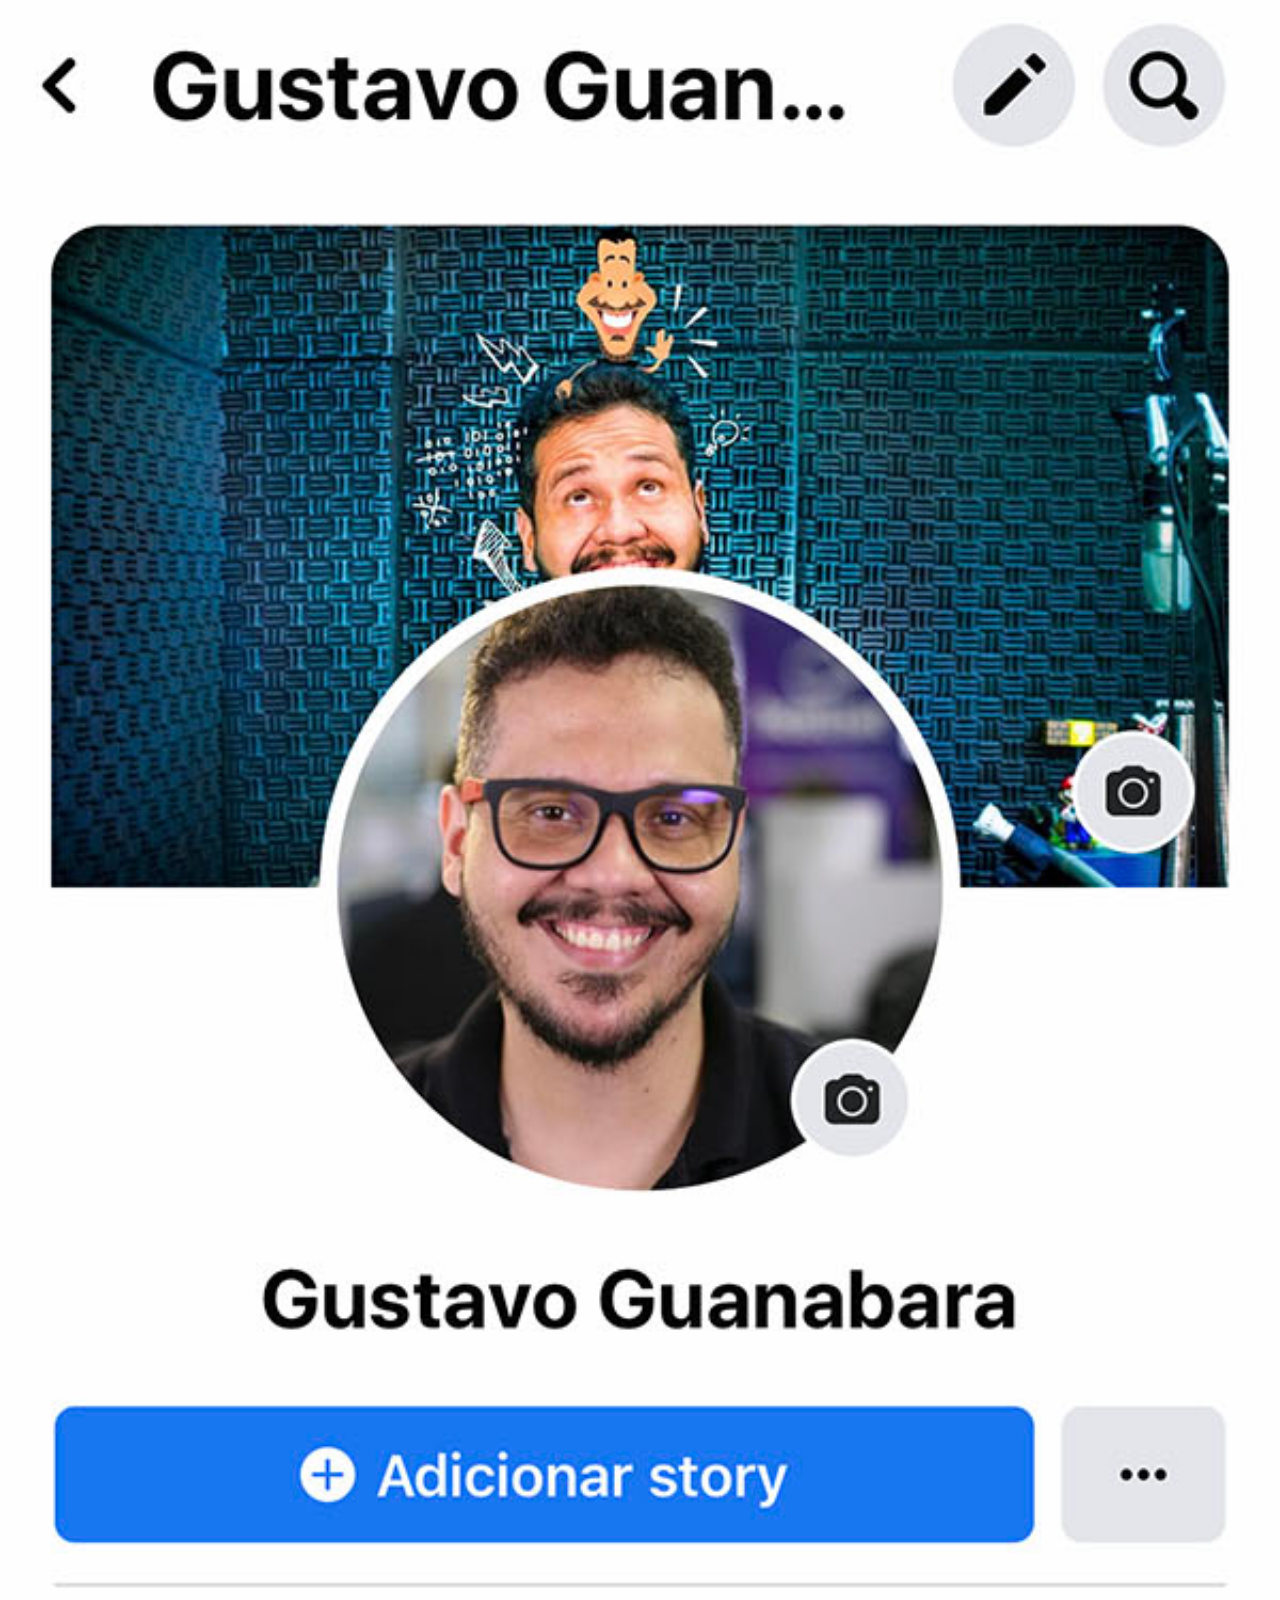
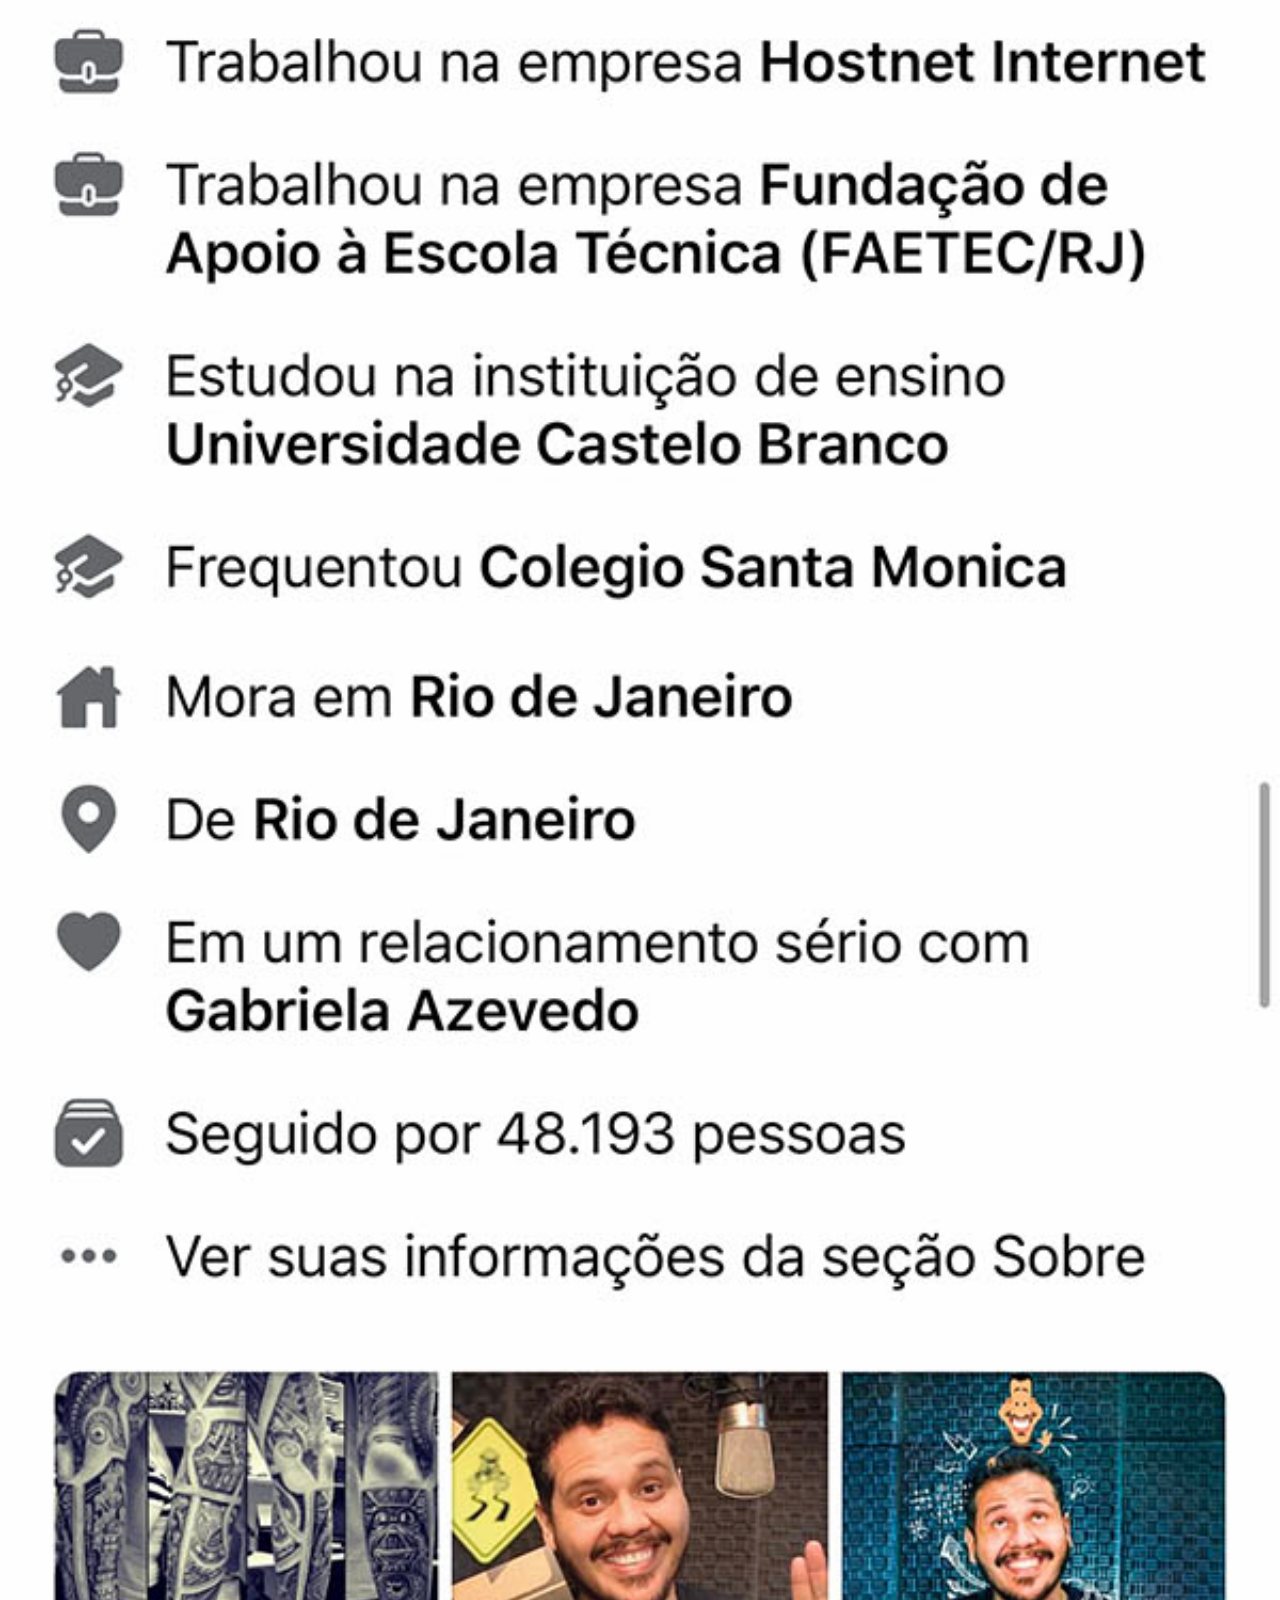
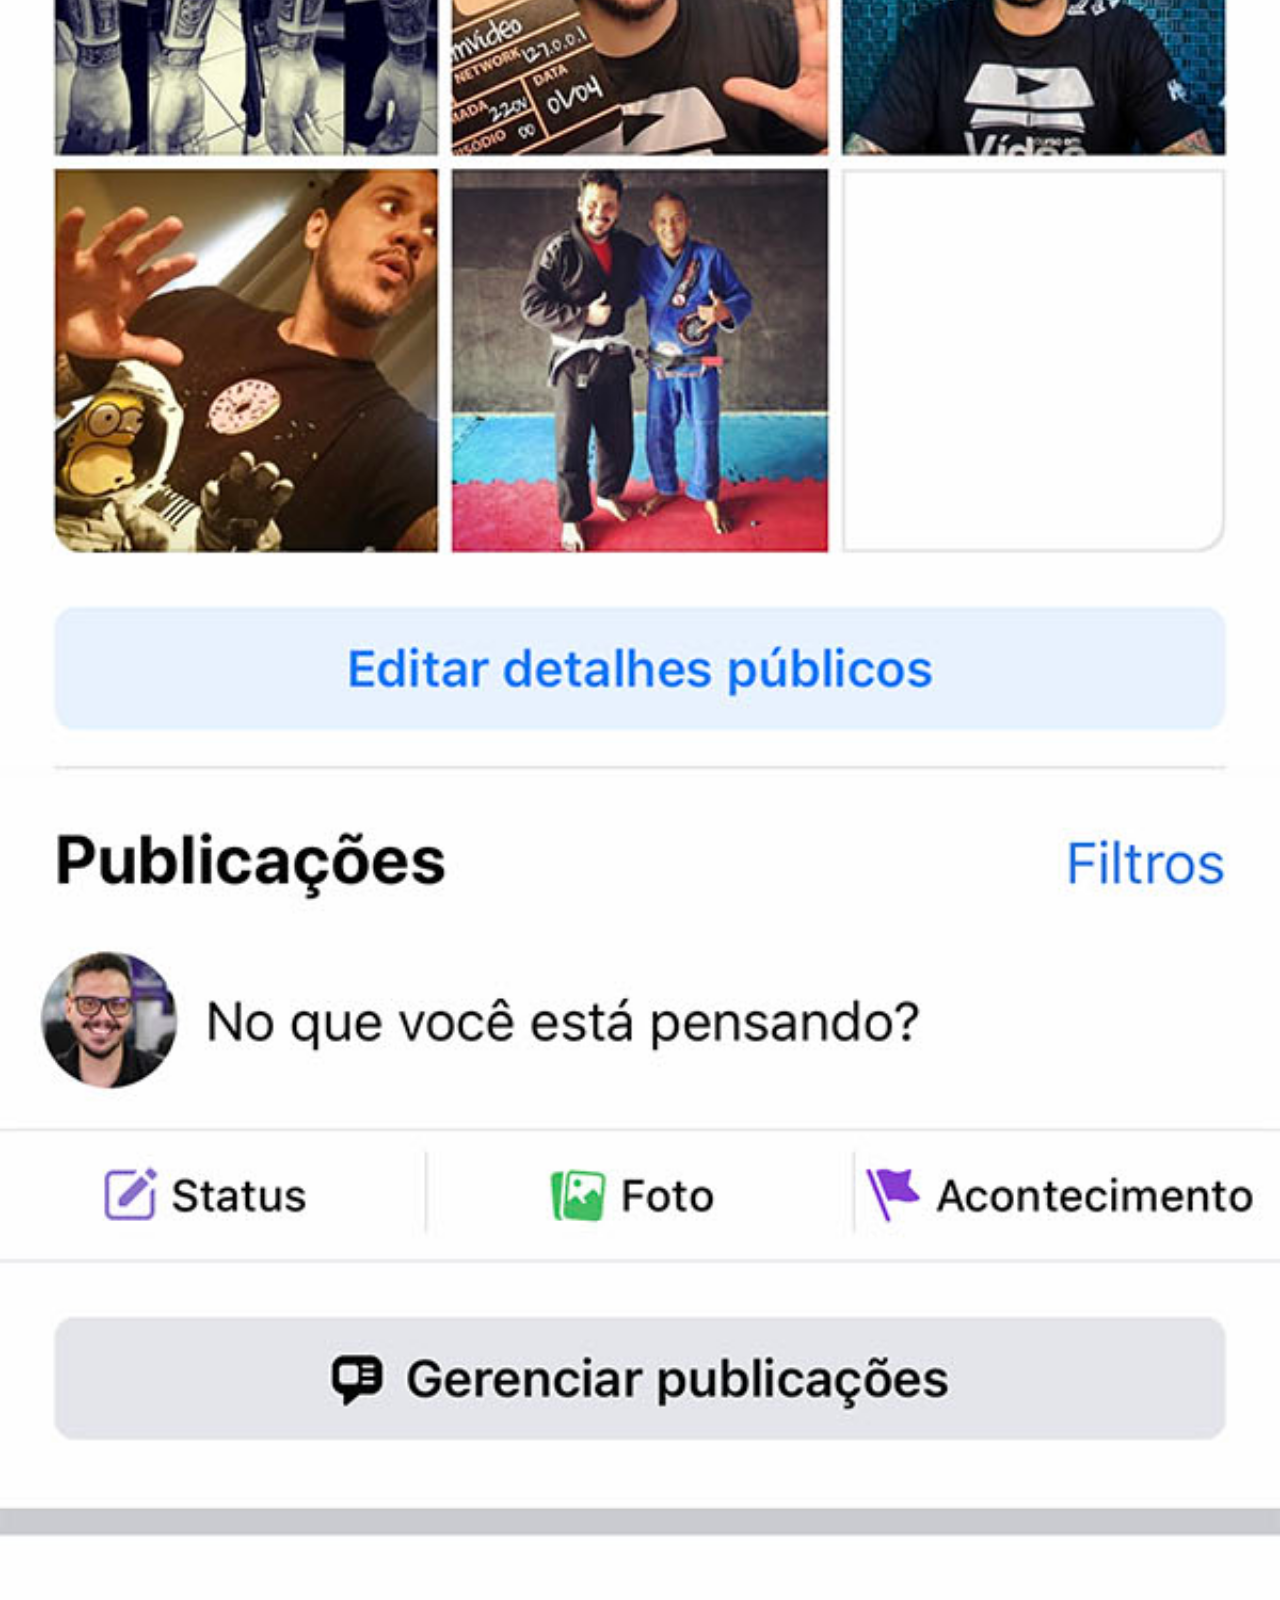
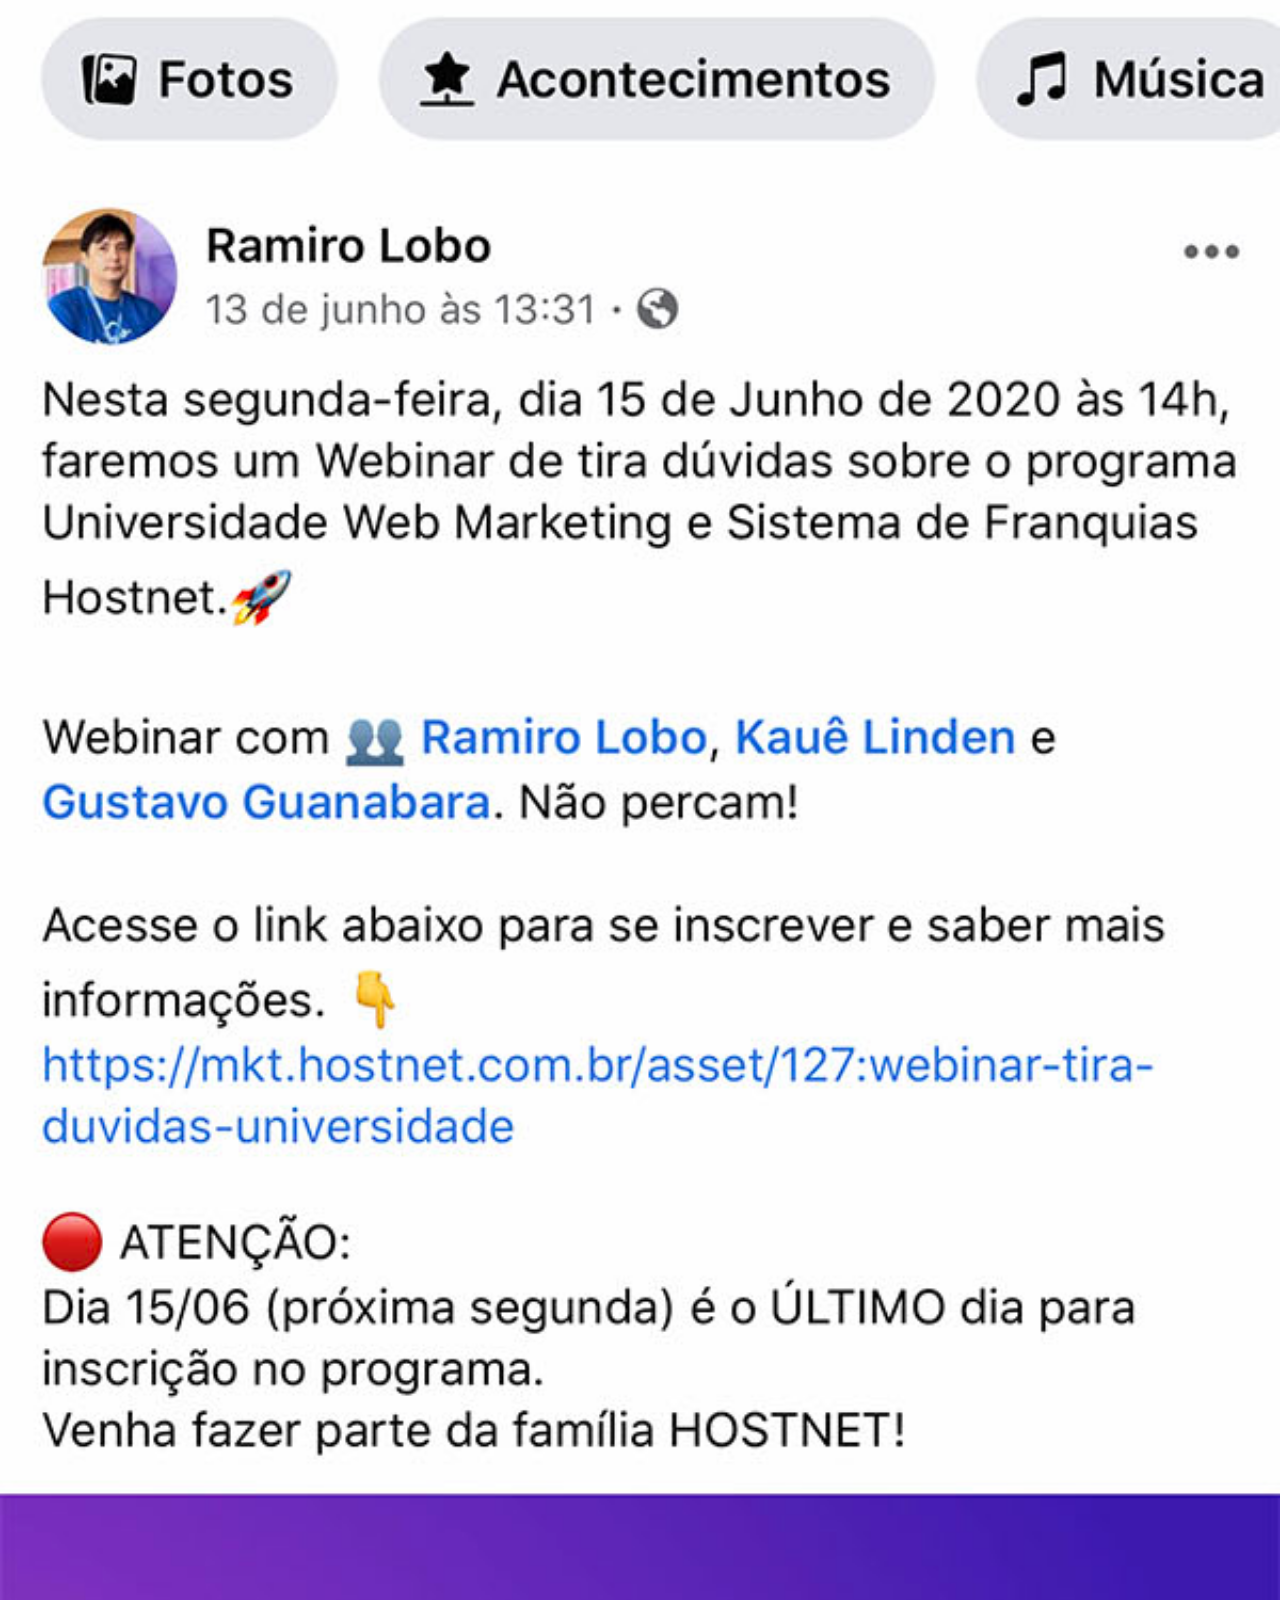
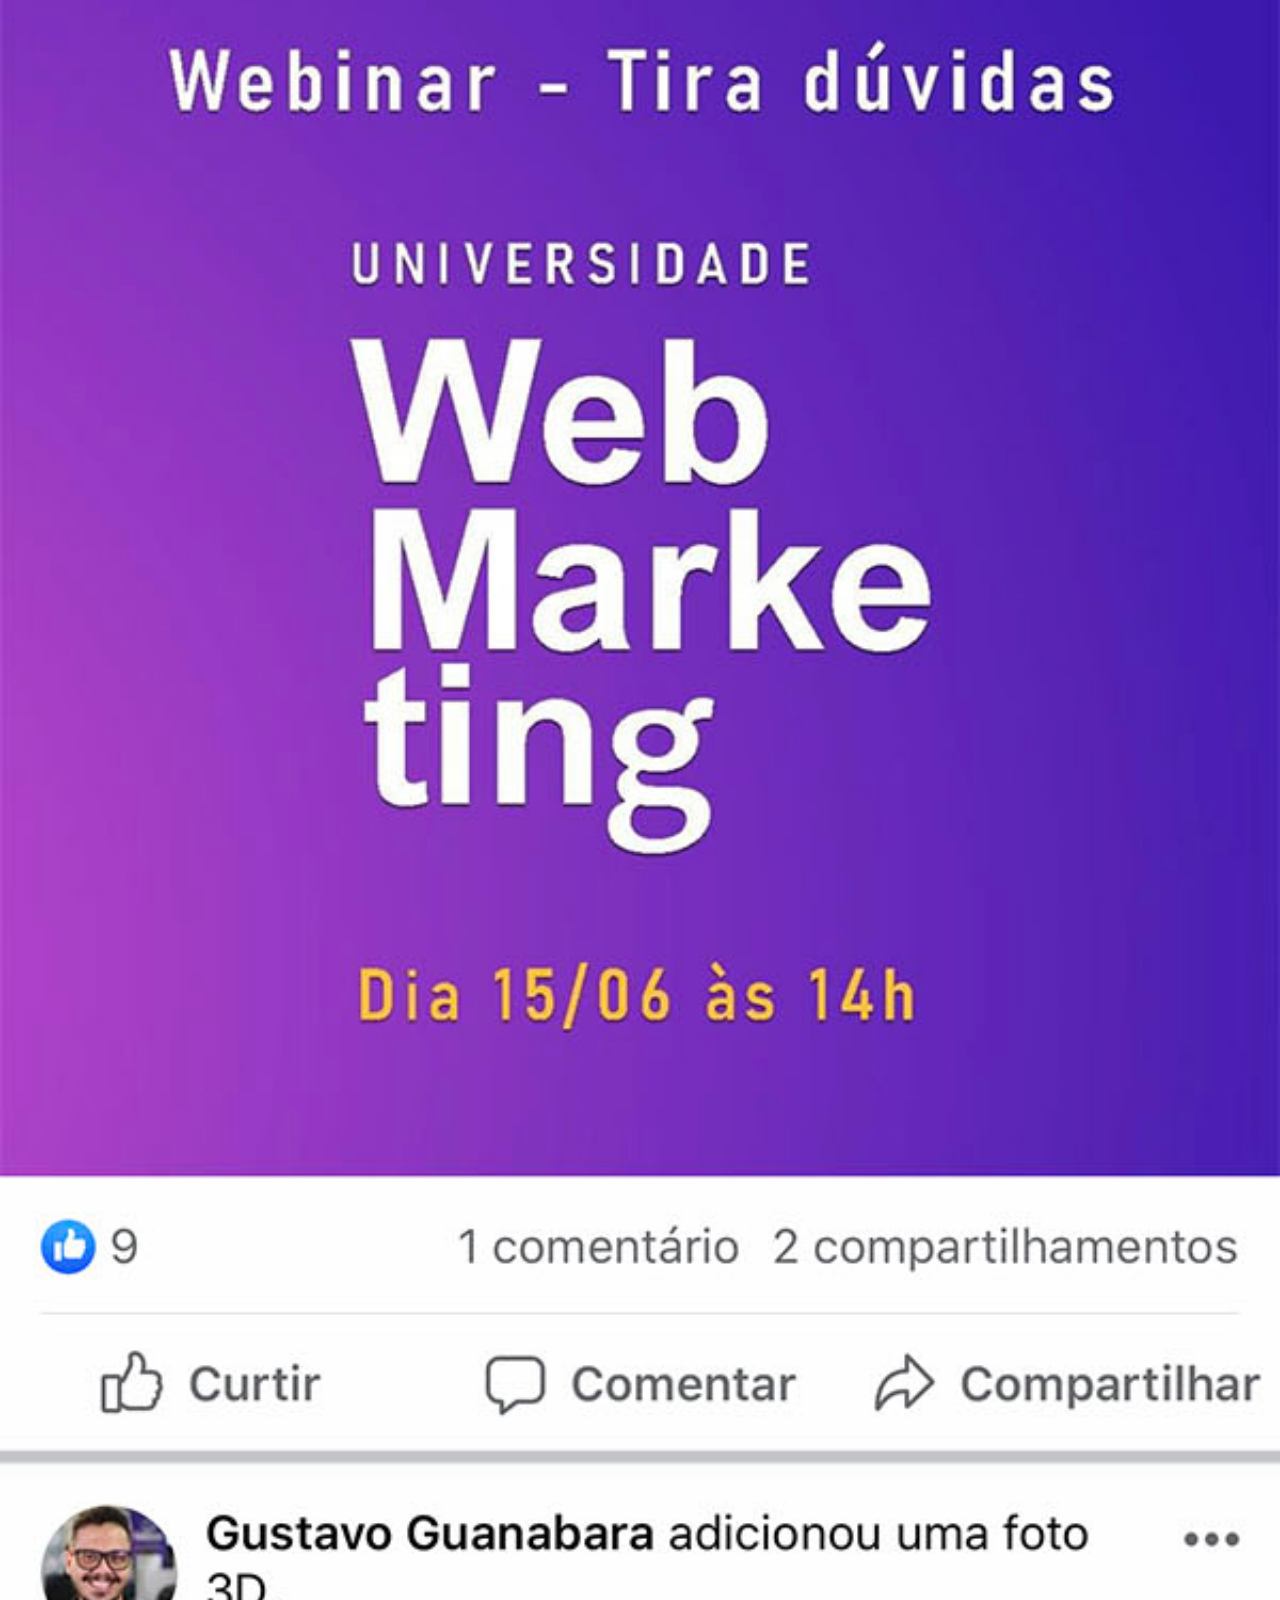
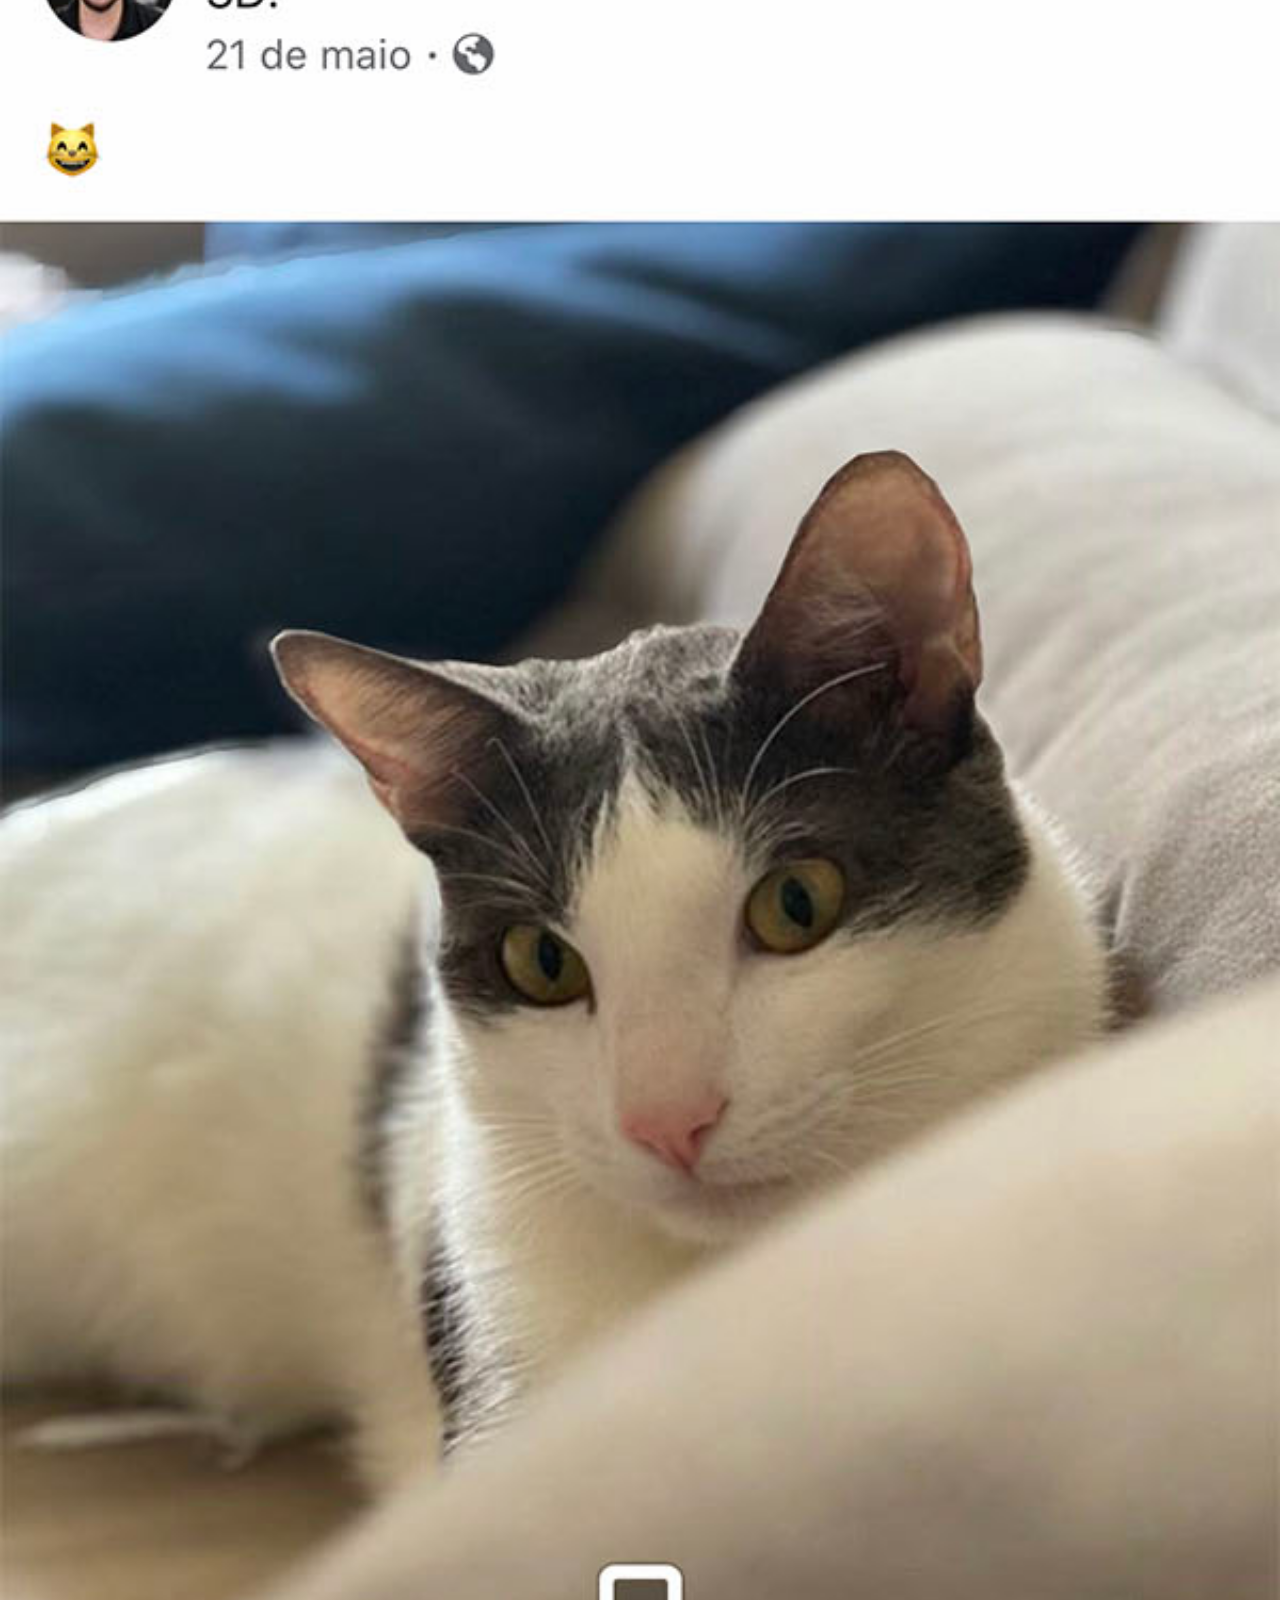
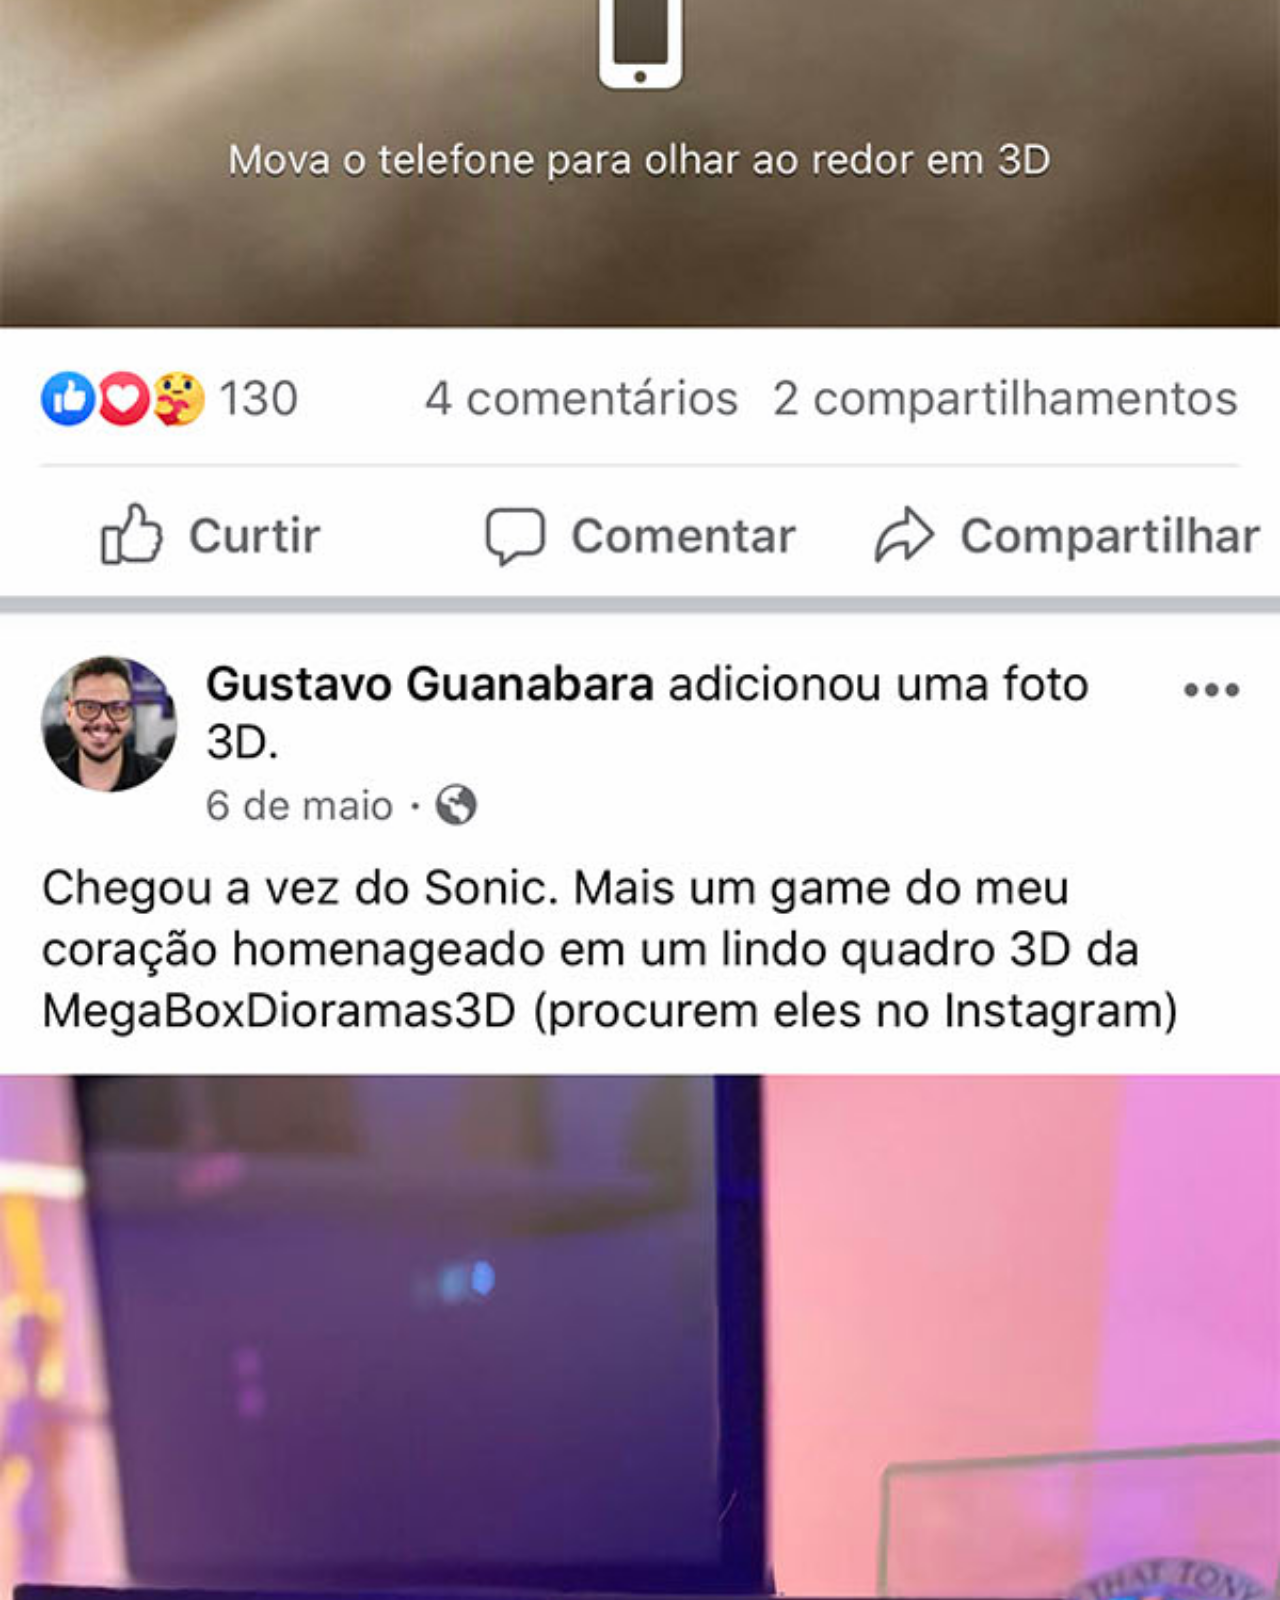
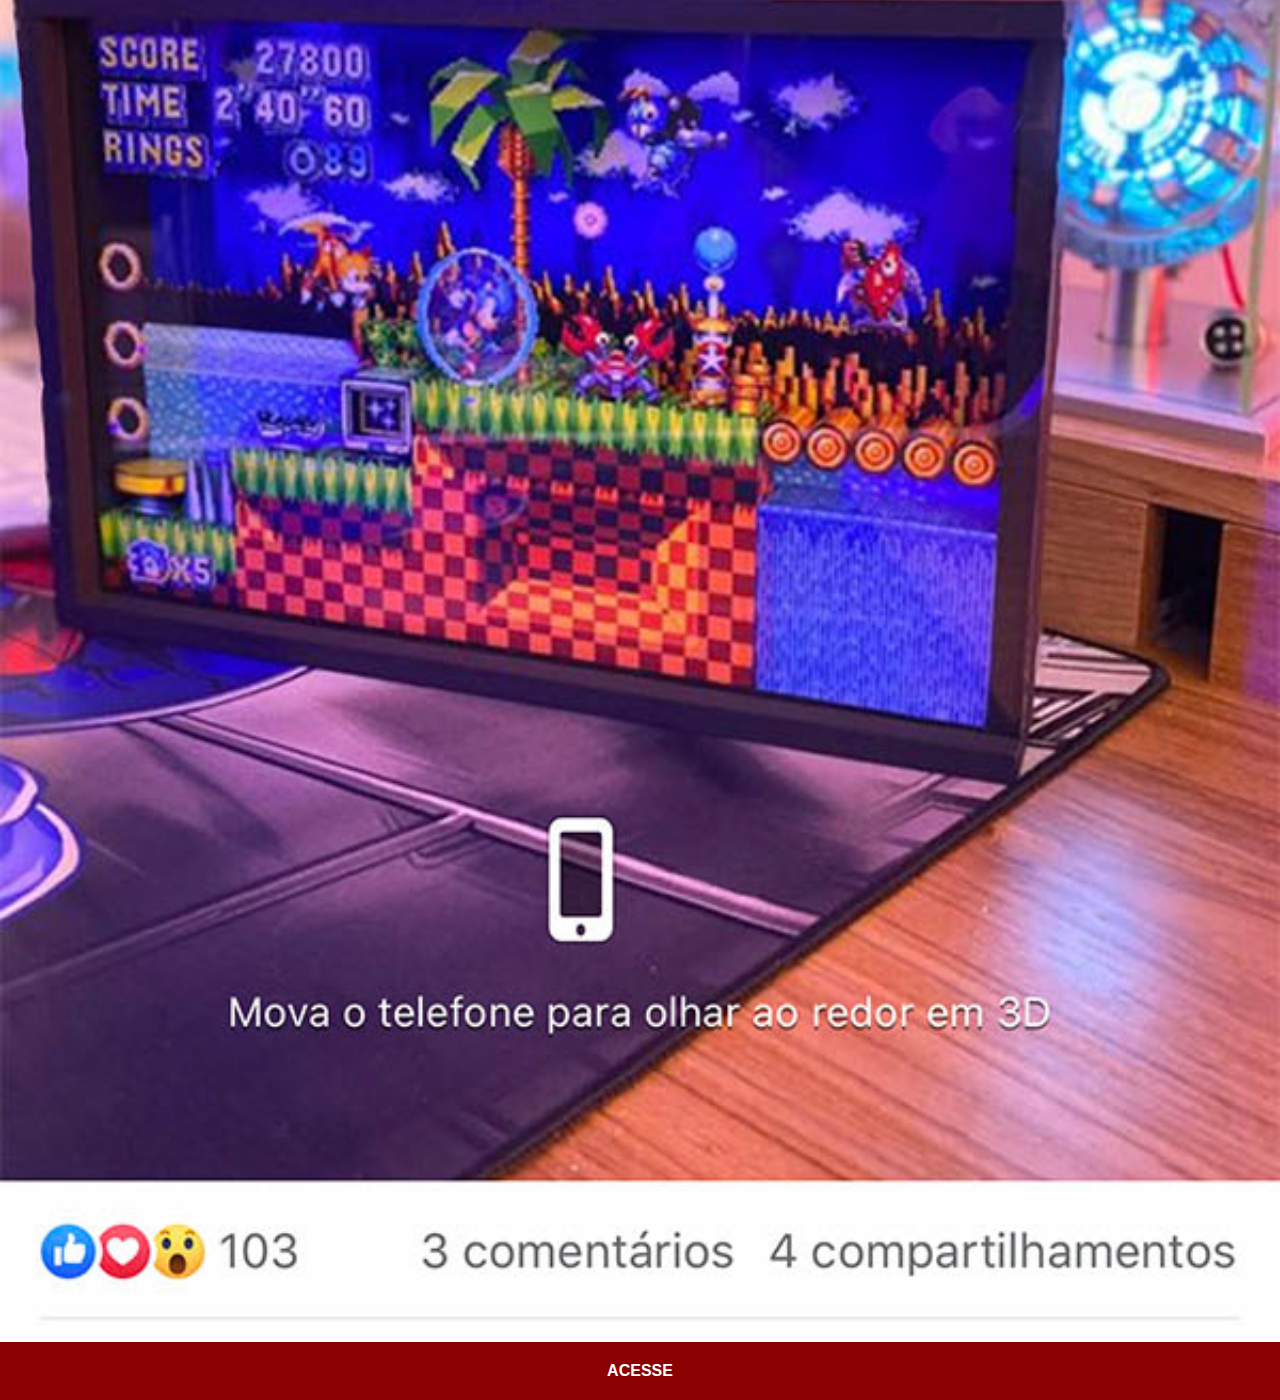
==== facebook.html @ d63a1611 "Finalização 1" ====
<!DOCTYPE html>
<html lang="pt-BR">
<head>
    <meta charset="UTF-8">
    <meta http-equiv="X-UA-Compatible" content="IE=edge">
    <meta name="viewport" content="width=device-width, initial-scale=1.0">
    <title>Facebook</title>
    <link rel="stylesheet" href="estilos/social.css">
</head>
<body>
    <img src="imagens/tela-facebook.jpg" alt="Facebook">
    <a href="https://facebook.com/gustavoguanabara" target="_blank">ACESSE</a>
</body>
</html>
---- estilos/social.css ----
@charset "UTF-8";

* {
    margin: 0px;
    padding: 0px;
    font-family: Arial, Helvetica, sans-serif;
}

::-webkit-scrollbar {
    width: 0px;
    height: 0px;
}

img {
    width: 100vw;
}

a {
    display: block;
    background-color: darkred;
    padding: 20px;
    color: white;
    text-align: center;
    font-weight: bolder;
    text-decoration: none;
}

a:hover {
    background-color: red;
}
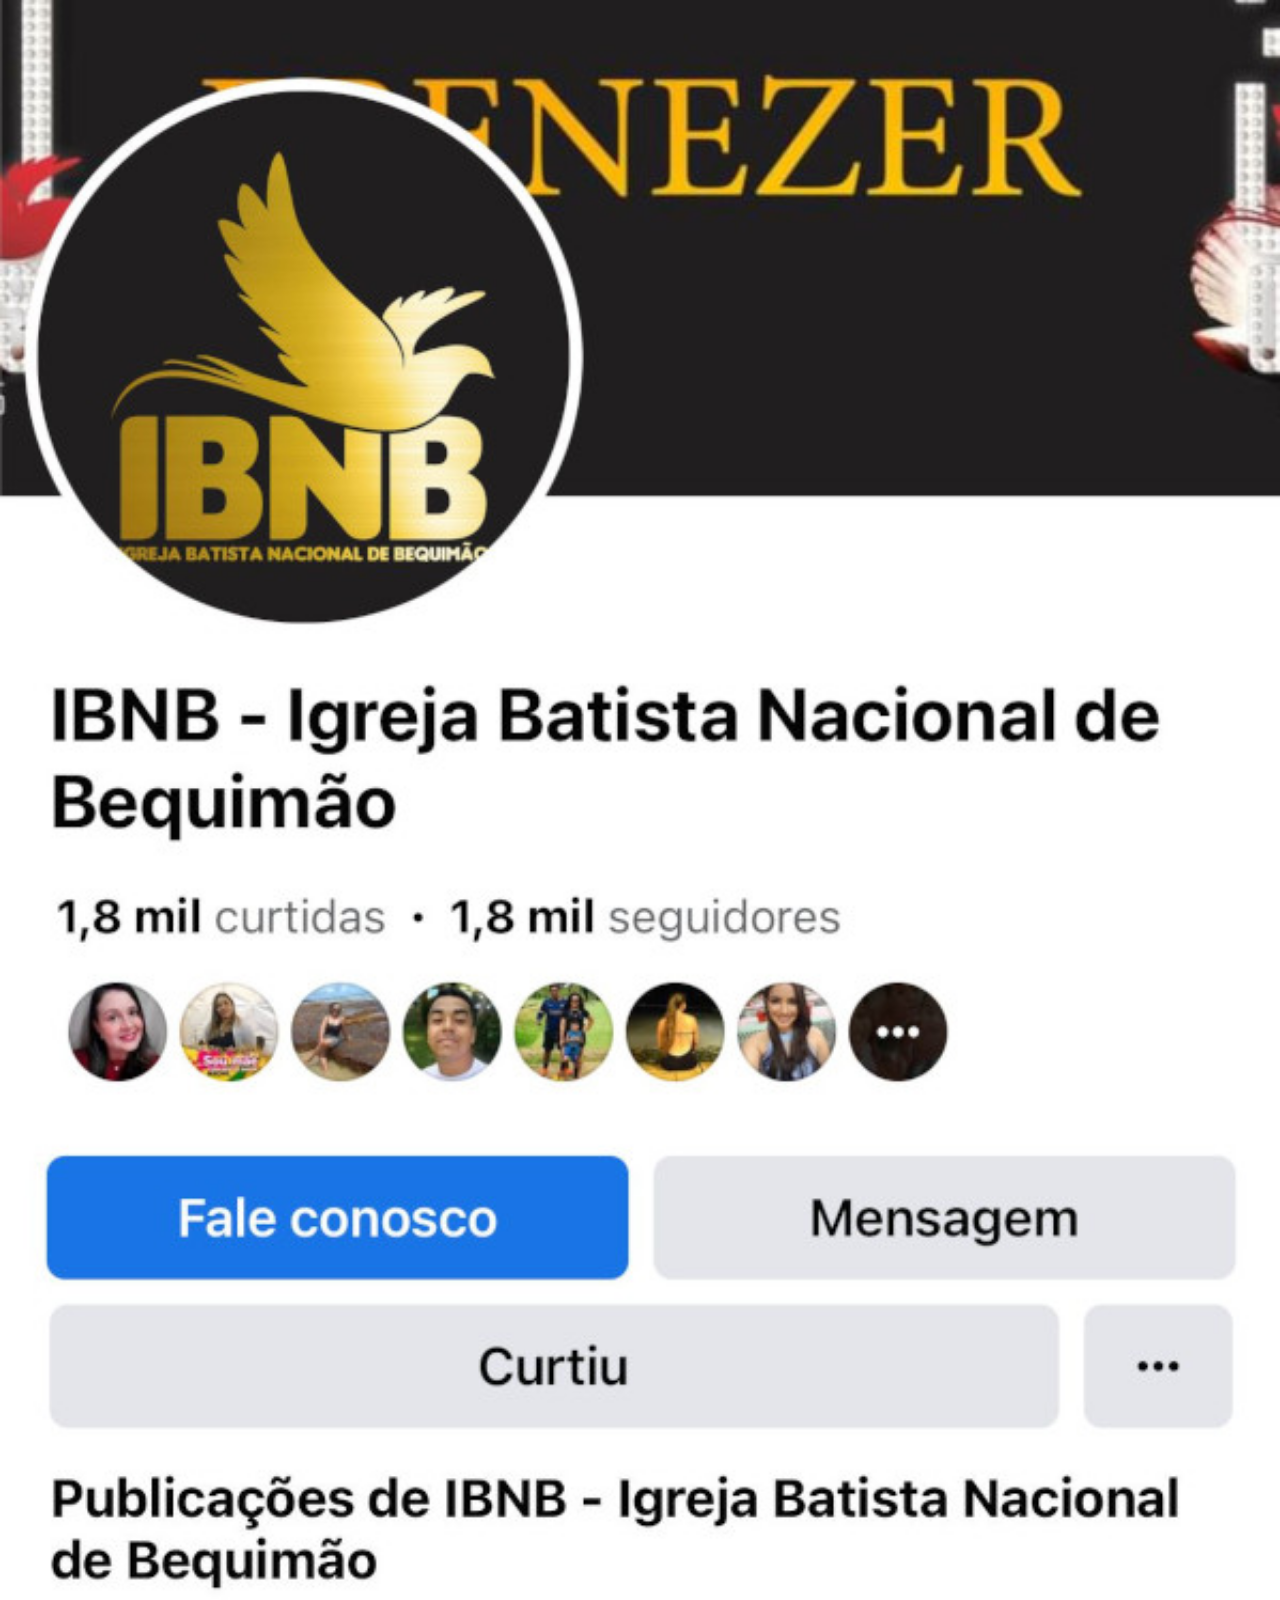
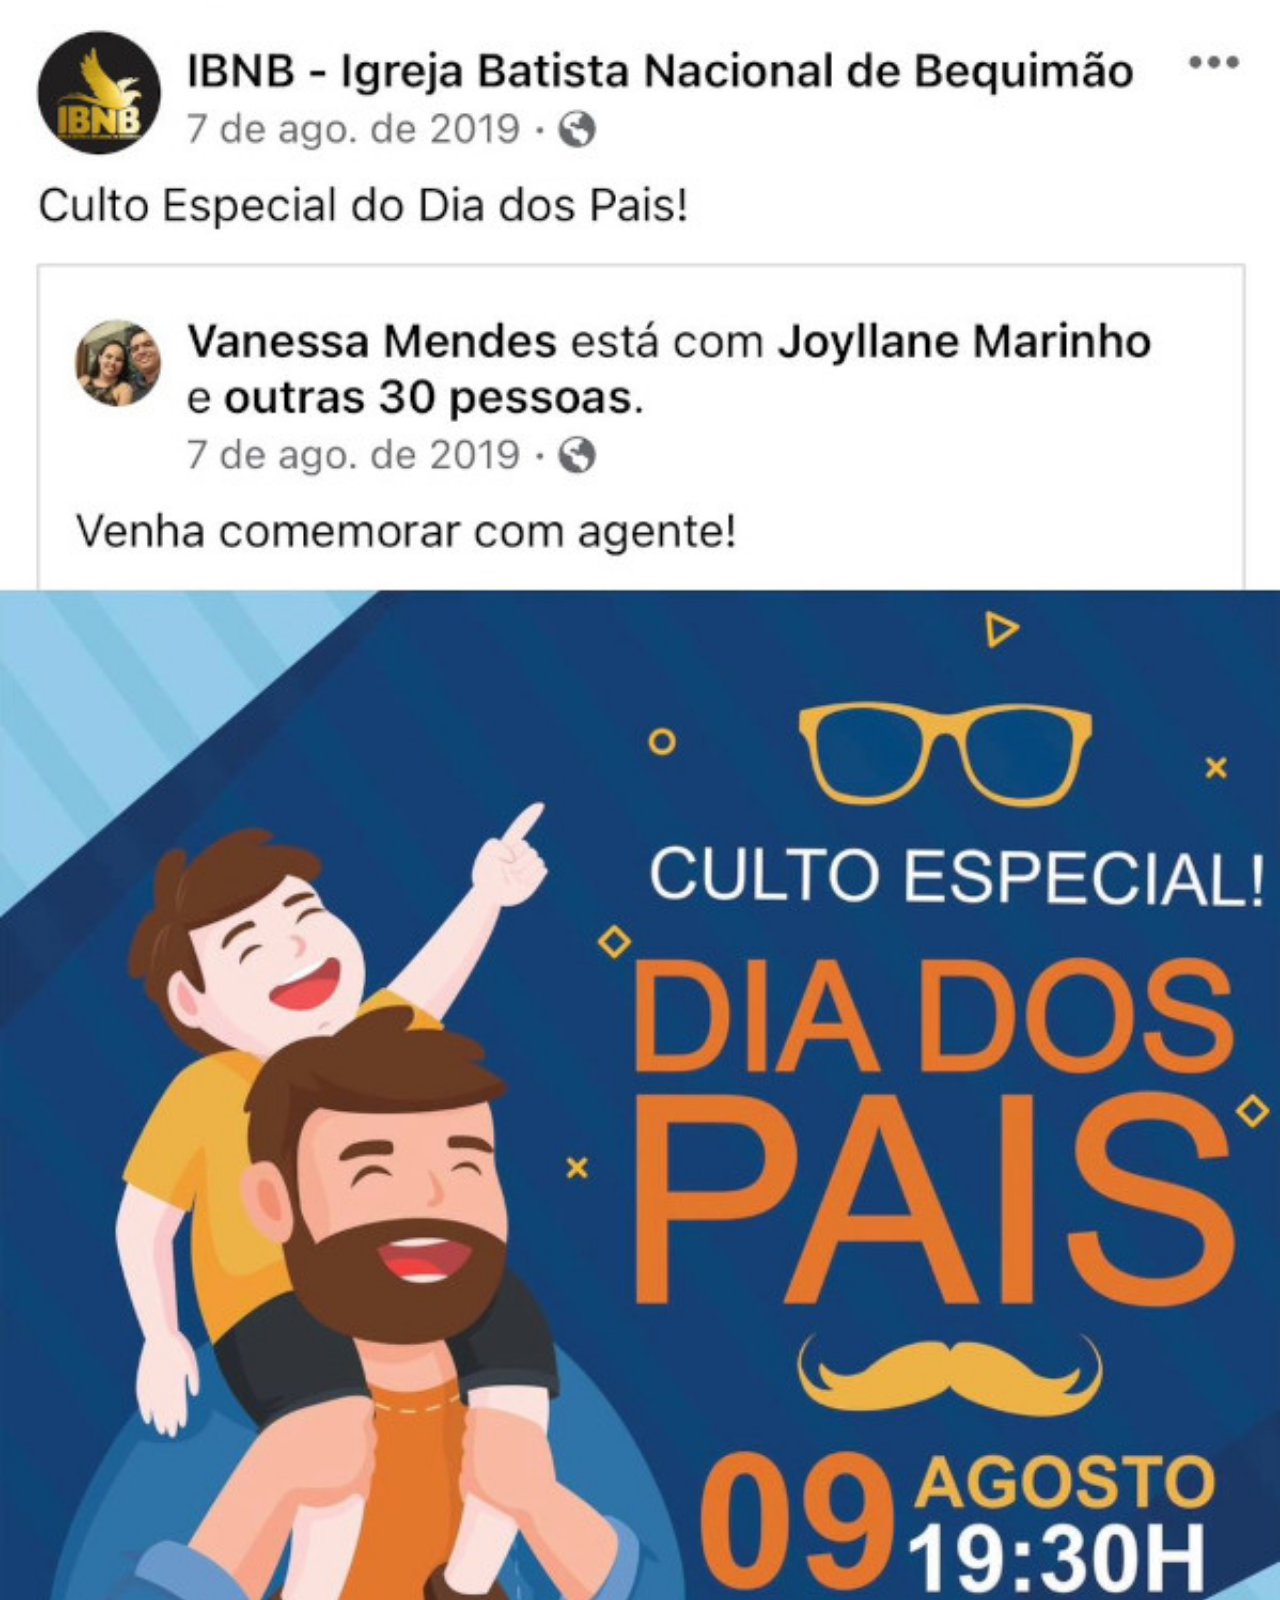
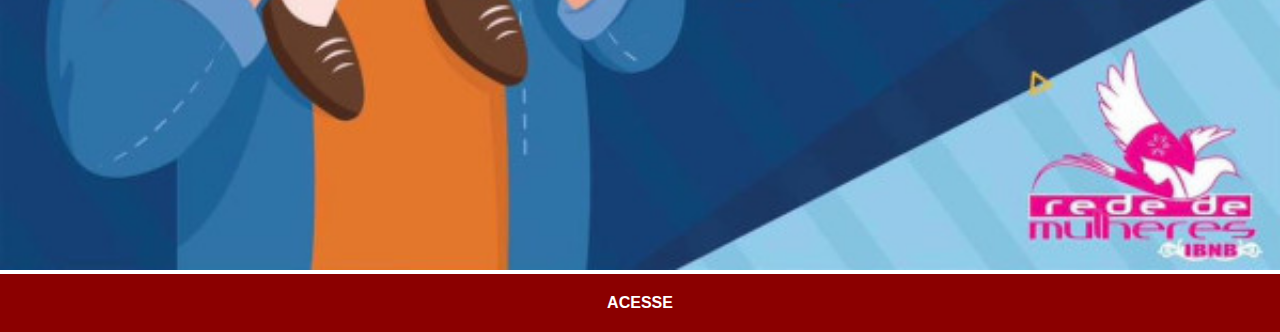
==== commit 36f4d162: "Atualização IBNB" ====
--- a/facebook.html
+++ b/facebook.html
@@ -8,7 +8,7 @@
     <link rel="stylesheet" href="estilos/social.css">
 </head>
 <body>
-    <img src="imagens/tela-facebook.jpg" alt="Facebook">
-    <a href="https://facebook.com/gustavoguanabara" target="_blank">ACESSE</a>
+    <img src="imagens/tela-facebook-ibnb.jpg" alt="Facebook">
+    <a href="https://www.facebook.com/ibnb.oficial" target="_blank">ACESSE</a>
 </body>
 </html>